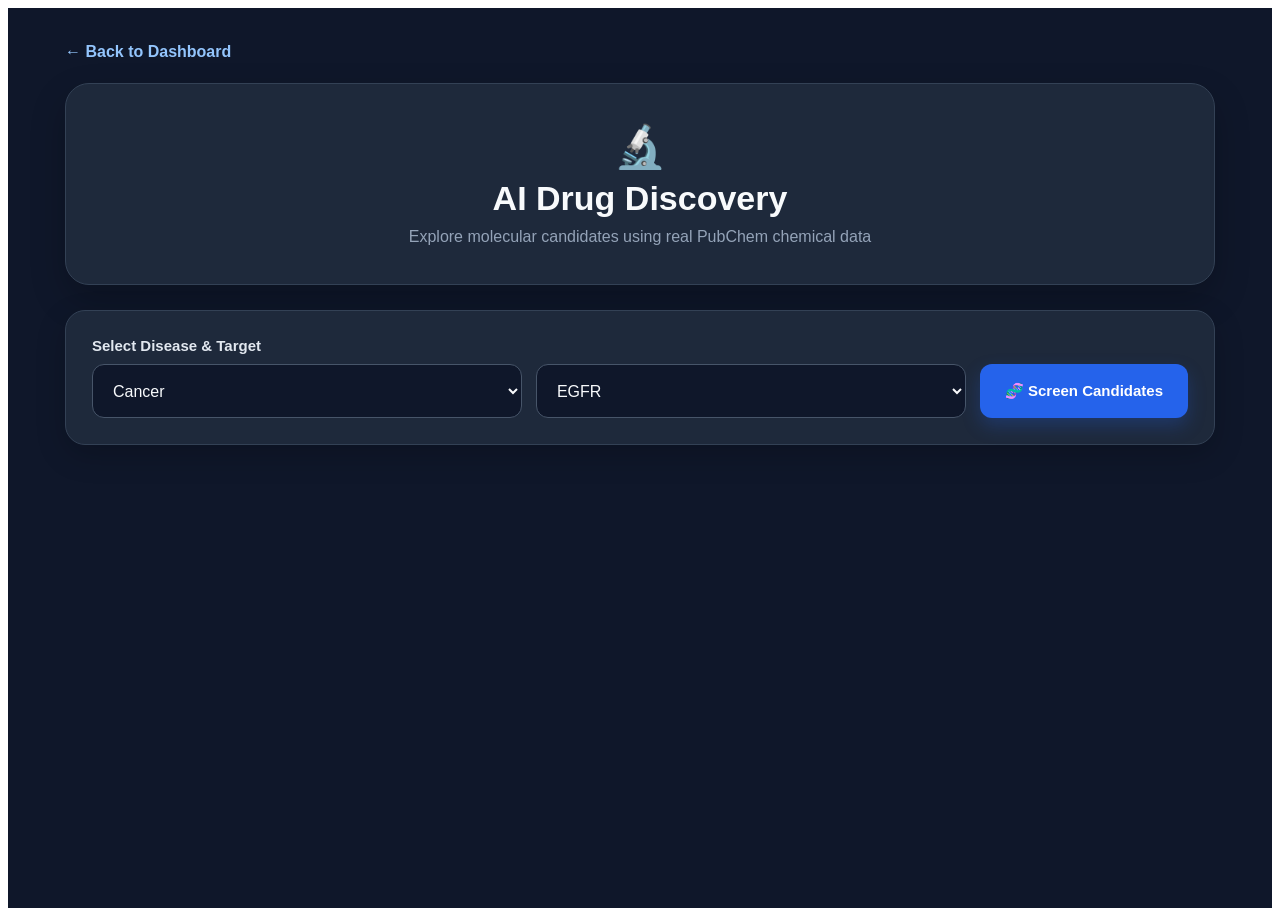
==== templates/drug_discovery.html @ 63880018 "Initial commit - AI Pharmacy system" ====
<!DOCTYPE html>
<html lang="en">

<head>
    <meta charset="UTF-8">
    <meta name="viewport" content="width=device-width, initial-scale=1.0">

    <title>AI Drug Discovery</title>

    <link rel="stylesheet"
          href="{{ url_for('static', filename='style.css') }}">

    <style>

        /* =========================================================
           AI IN PHARMACY — UNIFIED DARK THEME
        ========================================================= */

        #drugDiscoveryPage,
        #drugDiscoveryPage * {
            box-sizing: border-box;
        }

        #drugDiscoveryPage {
            width: 100%;
            min-height: 100vh;
            background: #0f172a;
            padding: 35px 20px 60px;
            overflow-x: hidden;
            font-family: Arial, sans-serif;
            color: #f8fafc;
        }

        #drugDiscoveryPage .drug-container {
            width: min(1150px, 100%);
            margin: 0 auto;
        }


        /* ================= BACK BUTTON ================= */

        #drugDiscoveryPage .drug-back {
            display: inline-flex !important;
            align-items: center;
            gap: 8px;

            margin-bottom: 22px;

            color: #93c5fd !important;
            text-decoration: none !important;

            font-size: 16px;
            font-weight: 700;

            transition: 0.2s ease;
        }

        #drugDiscoveryPage .drug-back:hover {
            color: #bfdbfe !important;
            transform: translateX(-2px);
        }


        /* ================= HEADER ================= */

        #drugDiscoveryPage .drug-header {
            background: #1e293b;

            border: 1px solid #334155;
            border-radius: 24px;

            padding: 38px 30px;

            text-align: center;
            color: white;

            box-shadow:
                0 15px 35px rgba(0, 0, 0, 0.22);

            margin-bottom: 25px;
        }

        #drugDiscoveryPage .drug-header-icon {
            font-size: 42px;
            margin-bottom: 8px;
        }

        #drugDiscoveryPage .drug-header h1 {
            margin: 0 !important;

            font-size: 34px;
            font-weight: 800;

            color: #f8fafc !important;
        }

        #drugDiscoveryPage .drug-header p {
            margin: 10px 0 0 !important;

            font-size: 16px;

            color: #94a3b8 !important;
        }


        /* ================= SEARCH PANEL ================= */

        #drugDiscoveryPage .drug-search-panel {
            background: #1e293b;

            border: 1px solid #334155;
            border-radius: 20px;

            padding: 26px;

            box-shadow:
                0 10px 30px rgba(0, 0, 0, 0.20);

            margin-bottom: 28px;
        }

        #drugDiscoveryPage .drug-label {
            display: block !important;

            margin-bottom: 10px !important;

            color: #e2e8f0 !important;

            font-size: 15px;
            font-weight: 700;
        }

        #drugDiscoveryPage .drug-search-row {
            display: grid !important;

            grid-template-columns:
                minmax(0, 1fr)
                minmax(0, 1fr)
                auto;

            gap: 14px;

            width: 100%;
        }


        /* ================= DROPDOWN ================= */

        #drugDiscoveryPage .drug-select {
            width: 100% !important;

            height: 54px;

            padding: 0 16px !important;

            border: 1px solid #475569 !important;

            border-radius: 12px !important;

            background: #0f172a !important;

            color: #f8fafc !important;

            font-size: 16px !important;

            outline: none;
        }

        #drugDiscoveryPage .drug-select:focus {
            border-color: #3b82f6 !important;

            box-shadow:
                0 0 0 3px rgba(59, 130, 246, 0.15);
        }


        /* ================= BUTTON ================= */

        #drugDiscoveryPage .drug-button {
            height: 54px;

            padding: 0 25px !important;

            border: none !important;

            border-radius: 12px !important;

            background: #2563eb !important;

            color: white !important;

            font-size: 15px !important;
            font-weight: 700;

            cursor: pointer;

            white-space: nowrap;

            box-shadow:
                0 8px 18px rgba(37, 99, 235, 0.25);

            transition: 0.2s ease;
        }

        #drugDiscoveryPage .drug-button:hover {
            transform: translateY(-1px);

            background: #3b82f6 !important;

            box-shadow:
                0 12px 24px rgba(37, 99, 235, 0.30);
        }


        /* ================= LOADING ================= */

        #drugDiscoveryPage #drugLoading {
            display: none;

            background: #1e293b;

            border: 1px solid #334155;

            border-radius: 14px;

            padding: 18px;

            text-align: center;

            color: #93c5fd;

            font-weight: 700;

            margin-bottom: 22px;
        }


        /* ================= ERROR ================= */

        #drugDiscoveryPage #drugError {
            display: none;

            background: #3f1d24;

            border: 1px solid #7f1d1d;

            color: #fecaca;

            padding: 15px 18px;

            border-radius: 12px;

            margin-bottom: 22px;

            font-weight: 600;
        }


        /* ================= RESULTS HEADER ================= */

        #drugDiscoveryPage .results-heading {
            display: none;

            align-items: center;
            justify-content: space-between;

            margin: 10px 0 18px;
        }

        #drugDiscoveryPage .results-heading h2 {
            margin: 0 !important;

            font-size: 22px;

            color: #f8fafc !important;
        }

        #drugDiscoveryPage .results-count {
            background: #172554;

            color: #93c5fd;

            border: 1px solid #1d4ed8;

            padding: 7px 12px;

            border-radius: 20px;

            font-size: 13px;

            font-weight: 700;
        }


        /* ================= CANDIDATE GRID ================= */

        #drugDiscoveryPage #candidateResults {
            display: grid !important;

            grid-template-columns:
                repeat(2, minmax(0, 1fr));

            gap: 22px;

            width: 100%;

            min-width: 0;

            overflow: visible;
        }


        /* ================= DRUG CARD ================= */

        #drugDiscoveryPage .drug-card {
            display: block !important;

            position: relative !important;

            width: 100% !important;

            min-width: 0 !important;

            max-width: 100% !important;

            min-height: 330px;

            background: #1e293b !important;

            border: 1px solid #334155 !important;

            border-left: 4px solid #3b82f6 !important;

            border-radius: 18px !important;

            padding: 23px !important;

            box-shadow:
                0 8px 25px rgba(0, 0, 0, 0.18);

            overflow: hidden !important;

            transition: 0.2s ease;
        }

        #drugDiscoveryPage .drug-card:hover {
            transform: translateY(-3px);

            border-color: #475569 !important;

            border-left-color: #60a5fa !important;

            box-shadow:
                0 14px 32px rgba(0, 0, 0, 0.25);
        }


        /* ================= CARD TOP ================= */

        #drugDiscoveryPage .drug-card-top {
            display: flex !important;

            align-items: flex-start;

            justify-content: space-between;

            gap: 12px;

            margin-bottom: 18px;
        }

        #drugDiscoveryPage .drug-name {
            display: block !important;

            margin: 0 !important;

            color: #f8fafc !important;

            font-size: 21px !important;

            line-height: 1.3;

            font-weight: 800;
        }


        /* ================= PUBCHEM BADGE ================= */

        #drugDiscoveryPage .pubchem-badge {
            display: inline-flex !important;

            align-items: center;

            gap: 5px;

            flex-shrink: 0;

            background: #172554 !important;

            border: 1px solid #1d4ed8;

            color: #93c5fd !important;

            padding: 7px 10px !important;

            border-radius: 20px !important;

            font-size: 11px !important;

            font-weight: 800;
        }


        /* ================= INFO GRID ================= */

        #drugDiscoveryPage .drug-info-grid {
            display: grid !important;

            grid-template-columns:
                repeat(2, minmax(0, 1fr));

            gap: 12px;

            margin-bottom: 18px;
        }

        #drugDiscoveryPage .drug-info-box {
            display: block !important;

            min-width: 0;

            background: #0f172a !important;

            border: 1px solid #334155 !important;

            border-radius: 11px !important;

            padding: 11px 12px !important;
        }

        #drugDiscoveryPage .drug-info-label {
            display: block !important;

            margin-bottom: 4px !important;

            color: #94a3b8 !important;

            font-size: 11px !important;

            font-weight: 700 !important;

            text-transform: uppercase;
        }

        #drugDiscoveryPage .drug-info-value {
            display: block !important;

            color: #e2e8f0 !important;

            font-size: 14px !important;

            font-weight: 700 !important;

            overflow-wrap: anywhere;
        }


        /* ================= TARGET ================= */

        #drugDiscoveryPage .drug-target {
            display: flex !important;

            align-items: center;

            gap: 8px;

            margin-bottom: 17px;

            color: #94a3b8 !important;

            font-size: 13px !important;
        }

        #drugDiscoveryPage .drug-target strong {
            color: #cbd5e1 !important;
        }


        /* ================= SMILES ================= */

        #drugDiscoveryPage .smiles-section {
            display: block !important;

            margin-top: 5px;
        }

        #drugDiscoveryPage .smiles-title {
            display: block !important;

            margin-bottom: 7px !important;

            color: #94a3b8 !important;

            font-size: 12px !important;

            font-weight: 800 !important;
        }

        #drugDiscoveryPage .smiles-box {
            display: block !important;

            width: 100% !important;

            max-width: 100% !important;

            background: #020617 !important;

            border: 1px solid #334155;

            color: #93c5fd !important;

            padding: 11px 12px !important;

            border-radius: 9px !important;

            font-family: monospace !important;

            font-size: 11px !important;

            line-height: 1.5;

            overflow-wrap: anywhere !important;

            word-break: break-word !important;

            white-space: normal !important;

            max-height: 65px;

            overflow-y: auto !important;

            overflow-x: hidden !important;
        }


        /* ================= EMPTY ================= */

        #drugDiscoveryPage .drug-empty {
            grid-column: 1 / -1;

            background: #1e293b;

            padding: 35px;

            border-radius: 16px;

            text-align: center;

            color: #94a3b8;

            border: 1px solid #334155;
        }


        /* ================= MOBILE ================= */

        @media (max-width: 800px) {

            #drugDiscoveryPage #candidateResults {
                grid-template-columns: 1fr !important;
            }

        }

        @media (max-width: 600px) {

            #drugDiscoveryPage {
                padding: 20px 14px 40px;
            }

            #drugDiscoveryPage .drug-header {
                padding: 28px 18px;
            }

            #drugDiscoveryPage .drug-header h1 {
                font-size: 27px;
            }

            #drugDiscoveryPage .drug-search-row {
                grid-template-columns: 1fr !important;
            }

            #drugDiscoveryPage .drug-button {
                width: 100%;
            }

            #drugDiscoveryPage .drug-info-grid {
                grid-template-columns: 1fr !important;
            }

            #drugDiscoveryPage .drug-card {
                padding: 18px !important;
            }

        }

    </style>

</head>


<body>

<div id="drugDiscoveryPage">

    <div class="drug-container">


        <!-- BACK -->

        <a href="/" class="drug-back">
            ← Back to Dashboard
        </a>


        <!-- HEADER -->

        <section class="drug-header">

            <div class="drug-header-icon">
                🔬
            </div>

            <h1>
                AI Drug Discovery
            </h1>

            <p>
                Explore molecular candidates using
                real PubChem chemical data
            </p>

        </section>


        <!-- SEARCH -->

        <section class="drug-search-panel">

            <label class="drug-label">
                Select Disease & Target
            </label>


            <div class="drug-search-row">


                <!-- DISEASE -->

                <select
                    id="disease"
                    class="drug-select"
                    onchange="updateTargets()">

                    <option value="Cancer">
                        Cancer
                    </option>

                    <option value="Diabetes">
                        Diabetes
                    </option>

                    <option value="Alzheimer">
                        Alzheimer's Disease
                    </option>

                    <option value="Hypertension">
                        Hypertension
                    </option>

                </select>


                <!-- TARGET -->

                <select
                    id="target"
                    class="drug-select">

                </select>


                <!-- BUTTON -->

                <button
                    type="button"
                    class="drug-button"
                    onclick="screenDrugs()">

                    🧬 Screen Candidates

                </button>

            </div>

        </section>


        <!-- LOADING -->

        <div id="drugLoading">

            🔄 Fetching molecular information from PubChem...

        </div>


        <!-- ERROR -->

        <div id="drugError"></div>


        <!-- RESULTS TITLE -->

        <div
            id="resultsHeading"
            class="results-heading">

            <h2>
                🧬 Drug Candidates
            </h2>

            <span
                id="resultsCount"
                class="results-count">

                0 candidates

            </span>

        </div>


        <!-- RESULTS -->

        <div id="candidateResults"></div>


    </div>

</div>


<script>


/* =========================================================
   DISEASE → TARGET MAPPING
========================================================= */

const targetMap = {

    Cancer: [

        {
            value: "EGFR",
            label: "EGFR"
        },

        {
            value: "HER2",
            label: "HER2"
        },

        {
            value: "VEGFR",
            label: "VEGFR"
        }

    ],


    Diabetes: [

        {
            value: "DPP-4",
            label: "DPP-4"
        },

        {
            value: "PPAR-gamma",
            label: "PPAR-γ"
        },

        {
            value: "Sulfonylurea receptor",
            label: "Sulfonylurea receptor"
        }

    ],


    Alzheimer: [

        {
            value: "Acetylcholinesterase",
            label: "Acetylcholinesterase"
        },

        {
            value: "NMDA receptor",
            label: "NMDA receptor"
        },

        {
            value: "Muscarinic receptor",
            label: "Muscarinic receptor"
        }

    ],


    Hypertension: [

        {
            value: "ACE",
            label: "ACE"
        },

        {
            value: "Angiotensin II receptor",
            label: "Angiotensin II receptor"
        },

        {
            value: "Calcium channel",
            label: "Calcium channel"
        }

    ]

};


/* =========================================================
   UPDATE TARGET DROPDOWN
========================================================= */

function updateTargets() {

    const disease =
        document.getElementById("disease").value;

    const target =
        document.getElementById("target");

    target.innerHTML = "";

    const targets =
        targetMap[disease] || [];


    targets.forEach(function(item) {

        const option =
            document.createElement("option");

        option.value =
            item.value;

        option.textContent =
            item.label;

        target.appendChild(option);

    });

}


/* Load targets when page opens */

updateTargets();


/* =========================================================
   SCREEN DRUGS
========================================================= */

async function screenDrugs() {

    const disease =
        document.getElementById("disease").value;

    const target =
        document.getElementById("target").value;

    const loading =
        document.getElementById("drugLoading");

    const error =
        document.getElementById("drugError");

    const results =
        document.getElementById("candidateResults");

    const heading =
        document.getElementById("resultsHeading");


    /* Validation */

    if (!disease || !target) {

        error.innerText =
            "❌ Please select disease and target.";

        error.style.display =
            "block";

        return;

    }


    loading.style.display =
        "block";

    error.style.display =
        "none";

    heading.style.display =
        "none";

    results.innerHTML =
        "";


    try {

        const response =
            await fetch(
                "/api/screen-drugs",
                {
                    method: "POST",

                    headers: {
                        "Content-Type":
                            "application/json"
                    },

                    body: JSON.stringify({

                        disease: disease,

                        target: target

                    })

                }
            );


        const data =
            await response.json();


        if (!response.ok) {

            throw new Error(
                data.error ||
                "Unable to fetch drug data."
            );

        }


        displayCandidates(data);

    }


    catch (err) {

        console.error(err);

        error.innerText =
            "❌ " + err.message;

        error.style.display =
            "block";

    }


    finally {

        loading.style.display =
            "none";

    }

}


/* =========================================================
   DISPLAY RESULTS
========================================================= */

function displayCandidates(data) {

    const container =
        document.getElementById(
            "candidateResults"
        );

    const heading =
        document.getElementById(
            "resultsHeading"
        );

    const count =
        document.getElementById(
            "resultsCount"
        );


    container.innerHTML =
        "";


    if (
        !data.candidates ||
        data.candidates.length === 0
    ) {

        container.innerHTML = `

            <div class="drug-empty">

                No compounds found for this disease.

            </div>

        `;

        return;

    }


    heading.style.display =
        "flex";


    count.innerText =
        `${data.candidates.length} candidate${
            data.candidates.length !== 1
                ? "s"
                : ""
        }`;


    data.candidates.forEach(
        function(candidate) {

            const card =
                document.createElement(
                    "article"
                );


            card.className =
                "drug-card";


            card.innerHTML = `

                <div class="drug-card-top">

                    <h3 class="drug-name">

                        🧬 ${candidate.name}

                    </h3>


                    <span class="pubchem-badge">

                        🧪 PubChem

                    </span>

                </div>


                <div class="drug-info-grid">


                    <div class="drug-info-box">

                        <span class="drug-info-label">

                            PubChem CID

                        </span>


                        <span class="drug-info-value">

                            ${candidate.cid || "N/A"}

                        </span>

                    </div>


                    <div class="drug-info-box">

                        <span class="drug-info-label">

                            Molecular Formula

                        </span>


                        <span class="drug-info-value">

                            ${candidate.formula || "N/A"}

                        </span>

                    </div>


                    <div class="drug-info-box">

                        <span class="drug-info-label">

                            Molecular Weight

                        </span>


                        <span class="drug-info-value">

                            ${candidate.molecular_weight || "N/A"}

                            g/mol

                        </span>

                    </div>


                    <div class="drug-info-box">

                        <span class="drug-info-label">

                            Target

                        </span>


                        <span class="drug-info-value">

                            ${candidate.target || "N/A"}

                        </span>

                    </div>


                </div>


                <div class="smiles-section">

                    <span class="smiles-title">

                        Molecular Structure / SMILES

                    </span>


                    <div class="smiles-box">

                        ${candidate.smiles || "N/A"}

                    </div>

                </div>

            `;


            container.appendChild(
                card
            );

        }
    );

}

</script>

</body>

</html>
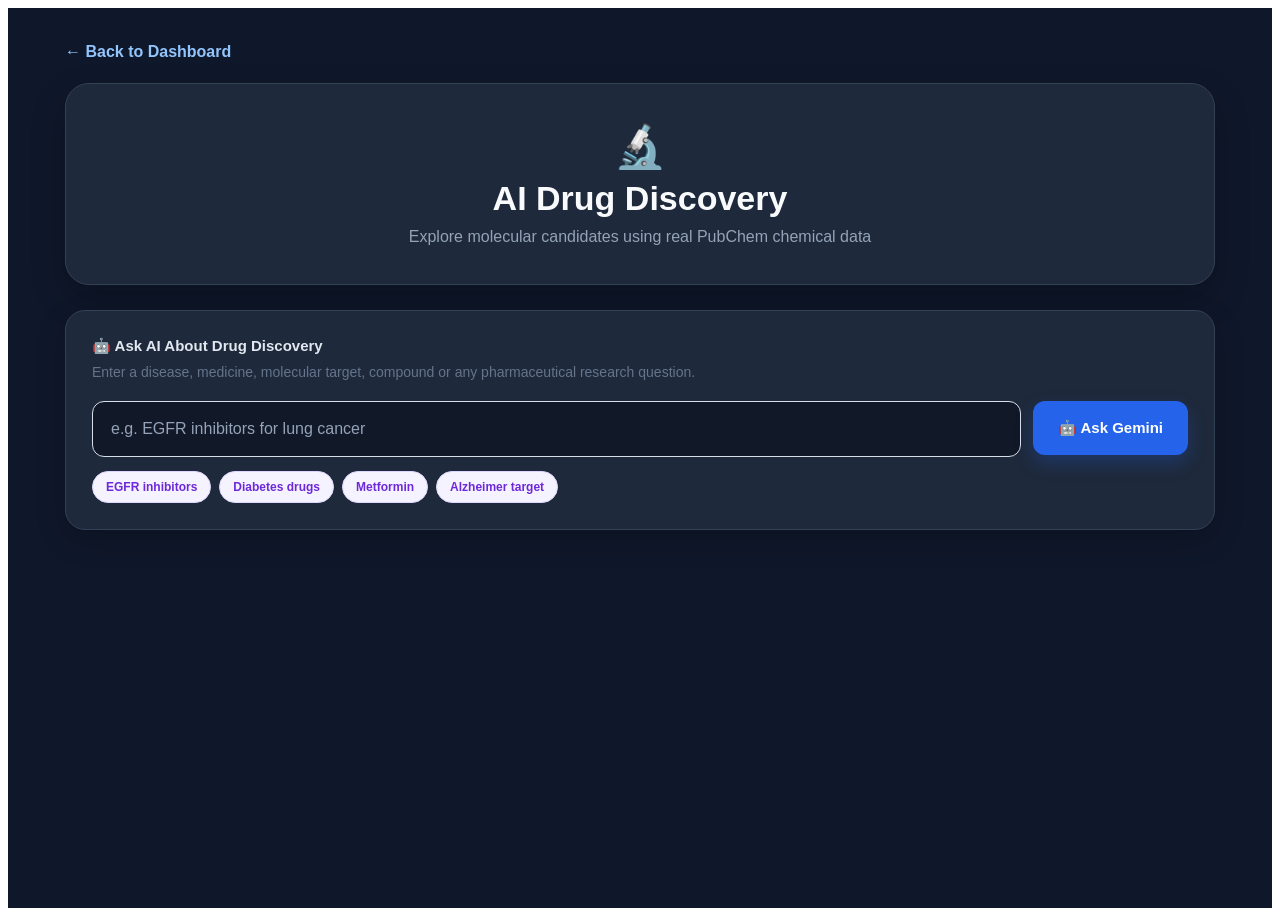
==== commit b8cca118: "Gemini added in project" ====
--- a/templates/drug_discovery.html
+++ b/templates/drug_discovery.html
@@ -603,6 +603,303 @@
             }
 
         }
+        /* =========================================================
+   GEMINI AI SEARCH
+========================================================= */
+
+#drugDiscoveryPage .drug-helper-text {
+
+    margin: -4px 0 18px;
+
+    color: #64748b;
+
+    font-size: 14px;
+
+    line-height: 1.6;
+}
+
+
+#drugDiscoveryPage .gemini-search-row {
+
+    display: grid;
+
+    grid-template-columns:
+        minmax(0, 1fr)
+        auto;
+
+    gap: 12px;
+
+    width: 100%;
+}
+
+
+#drugDiscoveryPage .gemini-input {
+
+    width: 100%;
+
+    height: 56px;
+
+    padding: 0 18px;
+
+    border: 1px solid #d8dee9;
+
+    border-radius: 12px;
+
+    background: #111827;
+
+    color: white;
+
+    font-size: 16px;
+
+    outline: none;
+
+    transition: 0.2s ease;
+}
+
+
+#drugDiscoveryPage .gemini-input::placeholder {
+
+    color: #94a3b8;
+}
+
+
+#drugDiscoveryPage .gemini-input:focus {
+
+    border-color: #7c3aed;
+
+    box-shadow:
+        0 0 0 3px rgba(124,58,237,0.12);
+}
+
+
+/* EXAMPLE QUESTIONS */
+
+#drugDiscoveryPage .example-queries {
+
+    display: flex;
+
+    flex-wrap: wrap;
+
+    gap: 8px;
+
+    margin-top: 14px;
+}
+
+
+#drugDiscoveryPage .example-queries button {
+
+    border: 1px solid #ddd6fe;
+
+    background: #f5f3ff;
+
+    color: #6d28d9;
+
+    border-radius: 20px;
+
+    padding: 8px 13px;
+
+    font-size: 12px;
+
+    font-weight: 700;
+
+    cursor: pointer;
+
+    transition: 0.2s ease;
+}
+
+
+#drugDiscoveryPage .example-queries button:hover {
+
+    background: #ede9fe;
+
+    transform: translateY(-1px);
+}
+
+
+/* GEMINI LOADING */
+
+#drugDiscoveryPage .gemini-loading {
+
+    display: none;
+
+    background: white;
+
+    border-radius: 14px;
+
+    padding: 18px;
+
+    margin-bottom: 22px;
+
+    text-align: center;
+
+    color: #6d28d9;
+
+    font-weight: 700;
+
+    box-shadow:
+        0 8px 25px rgba(15,23,42,0.07);
+}
+
+
+/* GEMINI ERROR */
+
+#drugDiscoveryPage .gemini-error {
+
+    display: none;
+
+    background: #fef2f2;
+
+    border: 1px solid #fecaca;
+
+    color: #b91c1c;
+
+    padding: 15px 18px;
+
+    border-radius: 12px;
+
+    margin-bottom: 22px;
+
+    font-weight: 600;
+}
+
+
+/* GEMINI RESULT */
+
+#drugDiscoveryPage .gemini-result {
+
+    display: none;
+
+    background: white;
+
+    border-radius: 20px;
+
+    padding: 24px;
+
+    margin-bottom: 28px;
+
+    border: 1px solid #e5e7eb;
+
+    border-left: 5px solid #7c3aed;
+
+    box-shadow:
+        0 10px 30px rgba(15,23,42,0.08);
+}
+
+
+#drugDiscoveryPage .gemini-result-header {
+
+    display: flex;
+
+    align-items: center;
+
+    justify-content: space-between;
+
+    gap: 15px;
+
+    margin-bottom: 20px;
+
+    padding-bottom: 15px;
+
+    border-bottom: 1px solid #eef2f7;
+}
+
+
+#drugDiscoveryPage .gemini-result-header > div {
+
+    display: flex;
+
+    align-items: center;
+
+    gap: 10px;
+}
+
+
+#drugDiscoveryPage .gemini-icon {
+
+    font-size: 26px;
+}
+
+
+#drugDiscoveryPage .gemini-result-header strong {
+
+    color: #4c1d95;
+
+    font-size: 19px;
+}
+
+
+#drugDiscoveryPage .gemini-source {
+
+    background: #f0eafe;
+
+    color: #6d28d9;
+
+    padding: 7px 11px;
+
+    border-radius: 20px;
+
+    font-size: 11px;
+
+    font-weight: 800;
+}
+
+
+#drugDiscoveryPage .gemini-answer {
+
+    color: #334155;
+
+    font-size: 15px;
+
+    line-height: 1.8;
+
+    white-space: pre-wrap;
+
+    overflow-wrap: anywhere;
+}
+
+
+#drugDiscoveryPage .gemini-disclaimer {
+
+    margin-top: 22px;
+
+    padding: 13px 15px;
+
+    background: #fff7ed;
+
+    border: 1px solid #fed7aa;
+
+    border-radius: 10px;
+
+    color: #9a3412;
+
+    font-size: 12px;
+
+    line-height: 1.6;
+}
+
+
+/* MOBILE */
+
+@media (max-width: 600px) {
+
+    #drugDiscoveryPage .gemini-search-row {
+
+        grid-template-columns: 1fr;
+    }
+
+    #drugDiscoveryPage .gemini-input {
+
+        height: 52px;
+    }
+
+    #drugDiscoveryPage .gemini-result-header {
+
+        align-items: flex-start;
+
+        flex-direction: column;
+    }
+
+}
 
     </style>
 
@@ -643,67 +940,155 @@
         </section>
 
 
-        <!-- SEARCH -->
-
-        <section class="drug-search-panel">
-
-            <label class="drug-label">
-                Select Disease & Target
-            </label>
-
-
-            <div class="drug-search-row">
-
-
-                <!-- DISEASE -->
-
-                <select
-                    id="disease"
-                    class="drug-select"
-                    onchange="updateTargets()">
-
-                    <option value="Cancer">
-                        Cancer
-                    </option>
-
-                    <option value="Diabetes">
-                        Diabetes
-                    </option>
-
-                    <option value="Alzheimer">
-                        Alzheimer's Disease
-                    </option>
-
-                    <option value="Hypertension">
-                        Hypertension
-                    </option>
-
-                </select>
-
-
-                <!-- TARGET -->
-
-                <select
-                    id="target"
-                    class="drug-select">
-
-                </select>
-
-
-                <!-- BUTTON -->
-
-                <button
-                    type="button"
-                    class="drug-button"
-                    onclick="screenDrugs()">
-
-                    🧬 Screen Candidates
-
-                </button>
-
-            </div>
-
-        </section>
+       <!-- =====================================================
+     GEMINI DRUG DISCOVERY ASSISTANT
+===================================================== -->
+
+<section class="drug-search-panel">
+
+    <label class="drug-label">
+        🤖 Ask AI About Drug Discovery
+    </label>
+
+    <p class="drug-helper-text">
+        Enter a disease, medicine, molecular target,
+        compound or any pharmaceutical research question.
+    </p>
+
+
+    <div class="gemini-search-row">
+
+        <input
+            type="text"
+            id="geminiQuery"
+            class="gemini-input"
+            placeholder="e.g. EGFR inhibitors for lung cancer"
+            autocomplete="off"
+        >
+
+
+        <button
+            type="button"
+            class="drug-button"
+            onclick="askGemini()">
+
+            🤖 Ask Gemini
+
+        </button>
+
+    </div>
+
+
+    <div class="example-queries">
+
+        <button
+            type="button"
+            onclick="setQuery('What are common EGFR inhibitors used in cancer research?')">
+
+            EGFR inhibitors
+
+        </button>
+
+
+        <button
+            type="button"
+            onclick="setQuery('Explain drug discovery for diabetes treatment')">
+
+            Diabetes drugs
+
+        </button>
+
+
+        <button
+            type="button"
+            onclick="setQuery('Explain the mechanism of action of metformin')">
+
+            Metformin
+
+        </button>
+
+
+        <button
+            type="button"
+            onclick="setQuery('What is the role of acetylcholinesterase in Alzheimer drug discovery?')">
+
+            Alzheimer target
+
+        </button>
+
+    </div>
+
+</section>
+
+
+<!-- =====================================================
+     GEMINI LOADING
+===================================================== -->
+
+<div
+    id="geminiLoading"
+    class="gemini-loading">
+
+    🤖 Gemini is analyzing your pharmaceutical query...
+
+</div>
+
+
+<!-- =====================================================
+     GEMINI ERROR
+===================================================== -->
+
+<div
+    id="geminiError"
+    class="gemini-error">
+</div>
+
+
+<!-- =====================================================
+     GEMINI RESULT
+===================================================== -->
+
+<section
+    id="geminiResult"
+    class="gemini-result">
+
+    <div class="gemini-result-header">
+
+        <div>
+
+            <span class="gemini-icon">
+                🤖
+            </span>
+
+            <strong>
+                Gemini AI Analysis
+            </strong>
+
+        </div>
+
+        <span class="gemini-source">
+            Google Gemini
+        </span>
+
+    </div>
+
+
+    <div
+        id="geminiAnswer"
+        class="gemini-answer">
+    </div>
+
+
+    <div class="gemini-disclaimer">
+
+        ⚠️ Educational information only.
+        This system is a demonstration project and
+        should not be used for diagnosis or treatment
+        decisions.
+
+    </div>
+
+</section>
 
 
         <!-- LOADING -->
@@ -755,173 +1140,81 @@
 
 
 /* =========================================================
-   DISEASE → TARGET MAPPING
+   GEMINI DRUG DISCOVERY ASSISTANT
 ========================================================= */
 
-const targetMap = {
-
-    Cancer: [
-
-        {
-            value: "EGFR",
-            label: "EGFR"
-        },
-
-        {
-            value: "HER2",
-            label: "HER2"
-        },
-
-        {
-            value: "VEGFR",
-            label: "VEGFR"
-        }
-
-    ],
-
-
-    Diabetes: [
-
-        {
-            value: "DPP-4",
-            label: "DPP-4"
-        },
-
-        {
-            value: "PPAR-gamma",
-            label: "PPAR-γ"
-        },
-
-        {
-            value: "Sulfonylurea receptor",
-            label: "Sulfonylurea receptor"
-        }
-
-    ],
-
-
-    Alzheimer: [
-
-        {
-            value: "Acetylcholinesterase",
-            label: "Acetylcholinesterase"
-        },
-
-        {
-            value: "NMDA receptor",
-            label: "NMDA receptor"
-        },
-
-        {
-            value: "Muscarinic receptor",
-            label: "Muscarinic receptor"
-        }
-
-    ],
-
-
-    Hypertension: [
-
-        {
-            value: "ACE",
-            label: "ACE"
-        },
-
-        {
-            value: "Angiotensin II receptor",
-            label: "Angiotensin II receptor"
-        },
-
-        {
-            value: "Calcium channel",
-            label: "Calcium channel"
-        }
-
-    ]
-
-};
-
-
-/* =========================================================
-   UPDATE TARGET DROPDOWN
-========================================================= */
-
-function updateTargets() {
-
-    const disease =
-        document.getElementById("disease").value;
-
-    const target =
-        document.getElementById("target");
-
-    target.innerHTML = "";
-
-    const targets =
-        targetMap[disease] || [];
-
-
-    targets.forEach(function(item) {
-
-        const option =
-            document.createElement("option");
-
-        option.value =
-            item.value;
-
-        option.textContent =
-            item.label;
-
-        target.appendChild(option);
-
-    });
-
-}
-
-
-/* Load targets when page opens */
-
-updateTargets();
-
-
-/* =========================================================
-   SCREEN DRUGS
-========================================================= */
-
-async function screenDrugs() {
-
-    const disease =
-        document.getElementById("disease").value;
-
-    const target =
-        document.getElementById("target").value;
+
+/* ---------------------------------------------------------
+   SET EXAMPLE QUERY
+--------------------------------------------------------- */
+
+function setQuery(query) {
+
+    document.getElementById(
+        "geminiQuery"
+    ).value = query;
+
+}
+
+
+/* ---------------------------------------------------------
+   ASK GEMINI
+--------------------------------------------------------- */
+
+async function askGemini() {
+
+    const input =
+        document.getElementById(
+            "geminiQuery"
+        );
+
+    const query =
+        input.value.trim();
+
 
     const loading =
-        document.getElementById("drugLoading");
+        document.getElementById(
+            "geminiLoading"
+        );
 
     const error =
-        document.getElementById("drugError");
-
-    const results =
-        document.getElementById("candidateResults");
-
-    const heading =
-        document.getElementById("resultsHeading");
-
-
-    /* Validation */
-
-    if (!disease || !target) {
+        document.getElementById(
+            "geminiError"
+        );
+
+    const result =
+        document.getElementById(
+            "geminiResult"
+        );
+
+    const answer =
+        document.getElementById(
+            "geminiAnswer"
+        );
+
+
+    /* -----------------------------------------------------
+       VALIDATION
+    ----------------------------------------------------- */
+
+    if (!query) {
 
         error.innerText =
-            "❌ Please select disease and target.";
+            "❌ Please enter a pharmaceutical question.";
 
         error.style.display =
             "block";
 
+        result.style.display =
+            "none";
+
         return;
-
     }
 
+
+    /* -----------------------------------------------------
+       UI STATE
+    ----------------------------------------------------- */
 
     loading.style.display =
         "block";
@@ -929,31 +1222,36 @@
     error.style.display =
         "none";
 
-    heading.style.display =
+    result.style.display =
         "none";
 
-    results.innerHTML =
+    answer.innerText =
         "";
 
 
     try {
+
+        /* -------------------------------------------------
+           GEMINI API
+        ------------------------------------------------- */
 
         const response =
             await fetch(
-                "/api/screen-drugs",
+                "/api/gemini-drug",
                 {
+
                     method: "POST",
 
                     headers: {
+
                         "Content-Type":
                             "application/json"
+
                     },
 
                     body: JSON.stringify({
 
-                        disease: disease,
-
-                        target: target
+                        query: query
 
                     })
 
@@ -965,28 +1263,61 @@
             await response.json();
 
 
+        /* -------------------------------------------------
+           ERROR
+        ------------------------------------------------- */
+
         if (!response.ok) {
 
             throw new Error(
+
                 data.error ||
-                "Unable to fetch drug data."
+                "Gemini request failed."
+
             );
 
         }
 
 
-        displayCandidates(data);
+        /* -------------------------------------------------
+           SHOW ANSWER
+        ------------------------------------------------- */
+
+        answer.innerText =
+            data.answer ||
+            "No answer received.";
+
+
+        result.style.display =
+            "block";
+
+
+        /* Scroll result into view */
+
+        result.scrollIntoView({
+
+            behavior: "smooth",
+
+            block: "start"
+
+        });
+
 
     }
 
 
     catch (err) {
 
-        console.error(err);
+        console.error(
+            "Gemini Error:",
+            err
+        );
+
 
         error.innerText =
             "❌ " + err.message;
 
+
         error.style.display =
             "block";
 
@@ -1003,206 +1334,29 @@
 }
 
 
-/* =========================================================
-   DISPLAY RESULTS
-========================================================= */
-
-function displayCandidates(data) {
-
-    const container =
-        document.getElementById(
-            "candidateResults"
-        );
-
-    const heading =
-        document.getElementById(
-            "resultsHeading"
-        );
-
-    const count =
-        document.getElementById(
-            "resultsCount"
-        );
-
-
-    container.innerHTML =
-        "";
-
-
-    if (
-        !data.candidates ||
-        data.candidates.length === 0
-    ) {
-
-        container.innerHTML = `
-
-            <div class="drug-empty">
-
-                No compounds found for this disease.
-
-            </div>
-
-        `;
-
-        return;
-
-    }
-
-
-    heading.style.display =
-        "flex";
-
-
-    count.innerText =
-        `${data.candidates.length} candidate${
-            data.candidates.length !== 1
-                ? "s"
-                : ""
-        }`;
-
-
-    data.candidates.forEach(
-        function(candidate) {
-
-            const card =
-                document.createElement(
-                    "article"
-                );
-
-
-            card.className =
-                "drug-card";
-
-
-            card.innerHTML = `
-
-                <div class="drug-card-top">
-
-                    <h3 class="drug-name">
-
-                        🧬 ${candidate.name}
-
-                    </h3>
-
-
-                    <span class="pubchem-badge">
-
-                        🧪 PubChem
-
-                    </span>
-
-                </div>
-
-
-                <div class="drug-info-grid">
-
-
-                    <div class="drug-info-box">
-
-                        <span class="drug-info-label">
-
-                            PubChem CID
-
-                        </span>
-
-
-                        <span class="drug-info-value">
-
-                            ${candidate.cid || "N/A"}
-
-                        </span>
-
-                    </div>
-
-
-                    <div class="drug-info-box">
-
-                        <span class="drug-info-label">
-
-                            Molecular Formula
-
-                        </span>
-
-
-                        <span class="drug-info-value">
-
-                            ${candidate.formula || "N/A"}
-
-                        </span>
-
-                    </div>
-
-
-                    <div class="drug-info-box">
-
-                        <span class="drug-info-label">
-
-                            Molecular Weight
-
-                        </span>
-
-
-                        <span class="drug-info-value">
-
-                            ${candidate.molecular_weight || "N/A"}
-
-                            g/mol
-
-                        </span>
-
-                    </div>
-
-
-                    <div class="drug-info-box">
-
-                        <span class="drug-info-label">
-
-                            Target
-
-                        </span>
-
-
-                        <span class="drug-info-value">
-
-                            ${candidate.target || "N/A"}
-
-                        </span>
-
-                    </div>
-
-
-                </div>
-
-
-                <div class="smiles-section">
-
-                    <span class="smiles-title">
-
-                        Molecular Structure / SMILES
-
-                    </span>
-
-
-                    <div class="smiles-box">
-
-                        ${candidate.smiles || "N/A"}
-
-                    </div>
-
-                </div>
-
-            `;
-
-
-            container.appendChild(
-                card
-            );
+/* ---------------------------------------------------------
+   ENTER KEY SUPPORT
+--------------------------------------------------------- */
+
+document
+    .getElementById("geminiQuery")
+    .addEventListener(
+        "keydown",
+        function(event) {
+
+            if (
+                event.key === "Enter"
+            ) {
+
+                event.preventDefault();
+
+                askGemini();
+
+            }
 
         }
     );
 
-}
-
 </script>
 
 </body>
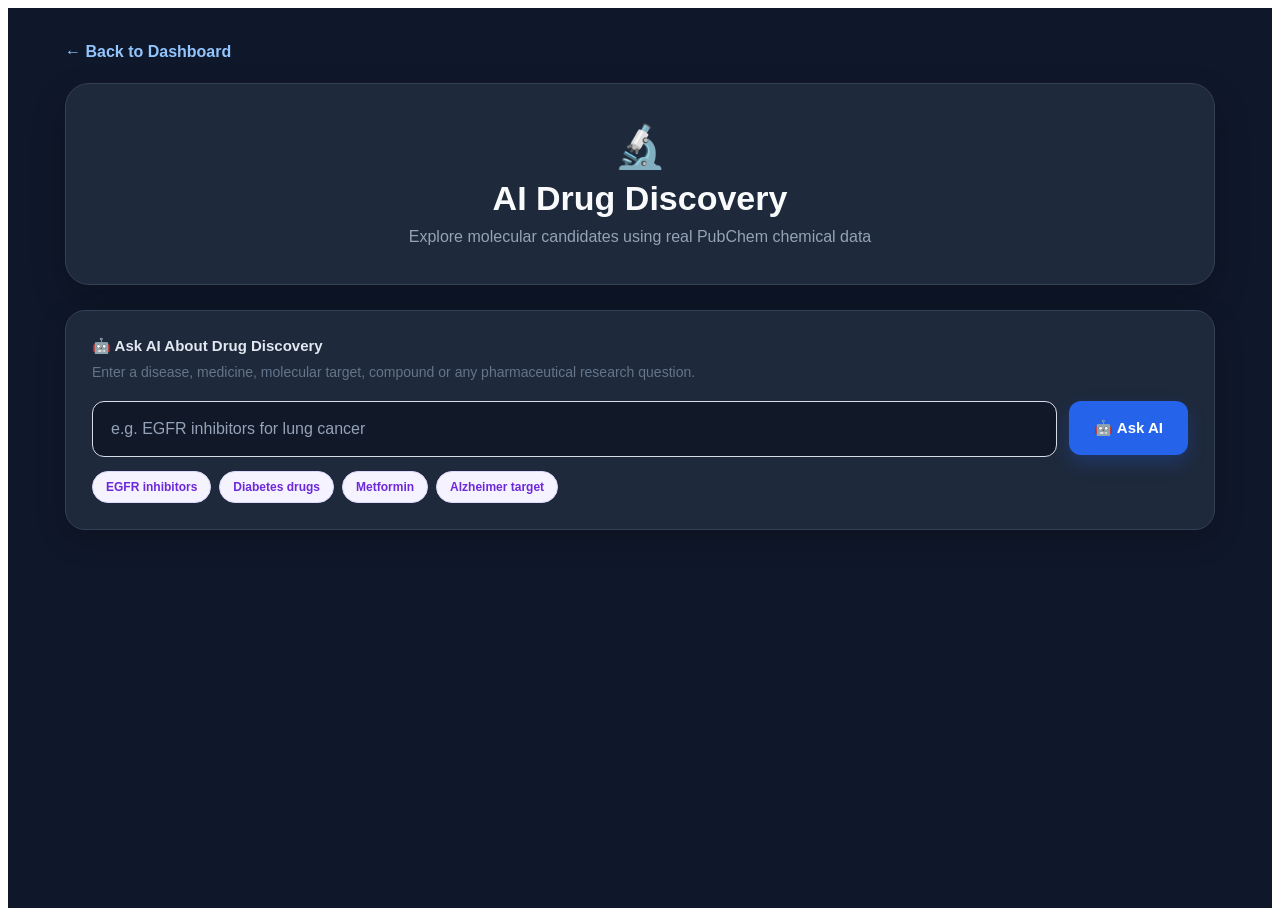
==== commit 43de0e4b: "Replace Gemini with Groq AI" ====
--- a/templates/drug_discovery.html
+++ b/templates/drug_discovery.html
@@ -36,7 +36,6 @@
             margin: 0 auto;
         }
 
-
         /* ================= BACK BUTTON ================= */
 
         #drugDiscoveryPage .drug-back {
@@ -60,7 +59,6 @@
             transform: translateX(-2px);
         }
 
-
         /* ================= HEADER ================= */
 
         #drugDiscoveryPage .drug-header {
@@ -101,7 +99,6 @@
 
             color: #94a3b8 !important;
         }
-
 
         /* ================= SEARCH PANEL ================= */
 
@@ -143,7 +140,6 @@
             width: 100%;
         }
 
-
         /* ================= DROPDOWN ================= */
 
         #drugDiscoveryPage .drug-select {
@@ -173,7 +169,6 @@
                 0 0 0 3px rgba(59, 130, 246, 0.15);
         }
 
-
         /* ================= BUTTON ================= */
 
         #drugDiscoveryPage .drug-button {
@@ -211,7 +206,6 @@
                 0 12px 24px rgba(37, 99, 235, 0.30);
         }
 
-
         /* ================= LOADING ================= */
 
         #drugDiscoveryPage #drugLoading {
@@ -234,7 +228,6 @@
             margin-bottom: 22px;
         }
 
-
         /* ================= ERROR ================= */
 
         #drugDiscoveryPage #drugError {
@@ -255,7 +248,6 @@
             font-weight: 600;
         }
 
-
         /* ================= RESULTS HEADER ================= */
 
         #drugDiscoveryPage .results-heading {
@@ -291,7 +283,6 @@
             font-weight: 700;
         }
 
-
         /* ================= CANDIDATE GRID ================= */
 
         #drugDiscoveryPage #candidateResults {
@@ -309,7 +300,6 @@
             overflow: visible;
         }
 
-
         /* ================= DRUG CARD ================= */
 
         #drugDiscoveryPage .drug-card {
@@ -354,7 +344,6 @@
                 0 14px 32px rgba(0, 0, 0, 0.25);
         }
 
-
         /* ================= CARD TOP ================= */
 
         #drugDiscoveryPage .drug-card-top {
@@ -383,7 +372,6 @@
             font-weight: 800;
         }
 
-
         /* ================= PUBCHEM BADGE ================= */
 
         #drugDiscoveryPage .pubchem-badge {
@@ -410,7 +398,6 @@
             font-weight: 800;
         }
 
-
         /* ================= INFO GRID ================= */
 
         #drugDiscoveryPage .drug-info-grid {
@@ -464,7 +451,6 @@
             overflow-wrap: anywhere;
         }
 
-
         /* ================= TARGET ================= */
 
         #drugDiscoveryPage .drug-target {
@@ -485,7 +471,6 @@
             color: #cbd5e1 !important;
         }
 
-
         /* ================= SMILES ================= */
 
         #drugDiscoveryPage .smiles-section {
@@ -542,7 +527,6 @@
             overflow-x: hidden !important;
         }
 
-
         /* ================= EMPTY ================= */
 
         #drugDiscoveryPage .drug-empty {
@@ -560,7 +544,6 @@
 
             border: 1px solid #334155;
         }
-
 
         /* ================= MOBILE ================= */
 
@@ -603,322 +586,302 @@
             }
 
         }
+
         /* =========================================================
-   GEMINI AI SEARCH
-========================================================= */
-
-#drugDiscoveryPage .drug-helper-text {
-
-    margin: -4px 0 18px;
-
-    color: #64748b;
-
-    font-size: 14px;
-
-    line-height: 1.6;
-}
-
-
-#drugDiscoveryPage .gemini-search-row {
-
-    display: grid;
-
-    grid-template-columns:
-        minmax(0, 1fr)
-        auto;
-
-    gap: 12px;
-
-    width: 100%;
-}
-
-
-#drugDiscoveryPage .gemini-input {
-
-    width: 100%;
-
-    height: 56px;
-
-    padding: 0 18px;
-
-    border: 1px solid #d8dee9;
-
-    border-radius: 12px;
-
-    background: #111827;
-
-    color: white;
-
-    font-size: 16px;
-
-    outline: none;
-
-    transition: 0.2s ease;
-}
-
-
-#drugDiscoveryPage .gemini-input::placeholder {
-
-    color: #94a3b8;
-}
-
-
-#drugDiscoveryPage .gemini-input:focus {
-
-    border-color: #7c3aed;
-
-    box-shadow:
-        0 0 0 3px rgba(124,58,237,0.12);
-}
-
-
-/* EXAMPLE QUESTIONS */
-
-#drugDiscoveryPage .example-queries {
-
-    display: flex;
-
-    flex-wrap: wrap;
-
-    gap: 8px;
-
-    margin-top: 14px;
-}
-
-
-#drugDiscoveryPage .example-queries button {
-
-    border: 1px solid #ddd6fe;
-
-    background: #f5f3ff;
-
-    color: #6d28d9;
-
-    border-radius: 20px;
-
-    padding: 8px 13px;
-
-    font-size: 12px;
-
-    font-weight: 700;
-
-    cursor: pointer;
-
-    transition: 0.2s ease;
-}
-
-
-#drugDiscoveryPage .example-queries button:hover {
-
-    background: #ede9fe;
-
-    transform: translateY(-1px);
-}
-
-
-/* GEMINI LOADING */
-
-#drugDiscoveryPage .gemini-loading {
-
-    display: none;
-
-    background: white;
-
-    border-radius: 14px;
-
-    padding: 18px;
-
-    margin-bottom: 22px;
-
-    text-align: center;
-
-    color: #6d28d9;
-
-    font-weight: 700;
-
-    box-shadow:
-        0 8px 25px rgba(15,23,42,0.07);
-}
-
-
-/* GEMINI ERROR */
-
-#drugDiscoveryPage .gemini-error {
-
-    display: none;
-
-    background: #fef2f2;
-
-    border: 1px solid #fecaca;
-
-    color: #b91c1c;
-
-    padding: 15px 18px;
-
-    border-radius: 12px;
-
-    margin-bottom: 22px;
-
-    font-weight: 600;
-}
-
-
-/* GEMINI RESULT */
-
-#drugDiscoveryPage .gemini-result {
-
-    display: none;
-
-    background: white;
-
-    border-radius: 20px;
-
-    padding: 24px;
-
-    margin-bottom: 28px;
-
-    border: 1px solid #e5e7eb;
-
-    border-left: 5px solid #7c3aed;
-
-    box-shadow:
-        0 10px 30px rgba(15,23,42,0.08);
-}
-
-
-#drugDiscoveryPage .gemini-result-header {
-
-    display: flex;
-
-    align-items: center;
-
-    justify-content: space-between;
-
-    gap: 15px;
-
-    margin-bottom: 20px;
-
-    padding-bottom: 15px;
-
-    border-bottom: 1px solid #eef2f7;
-}
-
-
-#drugDiscoveryPage .gemini-result-header > div {
-
-    display: flex;
-
-    align-items: center;
-
-    gap: 10px;
-}
-
-
-#drugDiscoveryPage .gemini-icon {
-
-    font-size: 26px;
-}
-
-
-#drugDiscoveryPage .gemini-result-header strong {
-
-    color: #4c1d95;
-
-    font-size: 19px;
-}
-
-
-#drugDiscoveryPage .gemini-source {
-
-    background: #f0eafe;
-
-    color: #6d28d9;
-
-    padding: 7px 11px;
-
-    border-radius: 20px;
-
-    font-size: 11px;
-
-    font-weight: 800;
-}
-
-
-#drugDiscoveryPage .gemini-answer {
-
-    color: #334155;
-
-    font-size: 15px;
-
-    line-height: 1.8;
-
-    white-space: pre-wrap;
-
-    overflow-wrap: anywhere;
-}
-
-
-#drugDiscoveryPage .gemini-disclaimer {
-
-    margin-top: 22px;
-
-    padding: 13px 15px;
-
-    background: #fff7ed;
-
-    border: 1px solid #fed7aa;
-
-    border-radius: 10px;
-
-    color: #9a3412;
-
-    font-size: 12px;
-
-    line-height: 1.6;
-}
-
-
-/* MOBILE */
-
-@media (max-width: 600px) {
-
-    #drugDiscoveryPage .gemini-search-row {
-
-        grid-template-columns: 1fr;
-    }
-
-    #drugDiscoveryPage .gemini-input {
-
-        height: 52px;
-    }
-
-    #drugDiscoveryPage .gemini-result-header {
-
-        align-items: flex-start;
-
-        flex-direction: column;
-    }
-
-}
+           GROQ AI SEARCH
+        ========================================================= */
+
+        #drugDiscoveryPage .drug-helper-text {
+
+            margin: -4px 0 18px;
+
+            color: #64748b;
+
+            font-size: 14px;
+
+            line-height: 1.6;
+        }
+
+        #drugDiscoveryPage .gemini-search-row {
+
+            display: grid;
+
+            grid-template-columns:
+                minmax(0, 1fr)
+                auto;
+
+            gap: 12px;
+
+            width: 100%;
+        }
+
+        #drugDiscoveryPage .gemini-input {
+
+            width: 100%;
+
+            height: 56px;
+
+            padding: 0 18px;
+
+            border: 1px solid #d8dee9;
+
+            border-radius: 12px;
+
+            background: #111827;
+
+            color: white;
+
+            font-size: 16px;
+
+            outline: none;
+
+            transition: 0.2s ease;
+        }
+
+        #drugDiscoveryPage .gemini-input::placeholder {
+
+            color: #94a3b8;
+        }
+
+        #drugDiscoveryPage .gemini-input:focus {
+
+            border-color: #7c3aed;
+
+            box-shadow:
+                0 0 0 3px rgba(124,58,237,0.12);
+        }
+
+        /* EXAMPLE QUESTIONS */
+
+        #drugDiscoveryPage .example-queries {
+
+            display: flex;
+
+            flex-wrap: wrap;
+
+            gap: 8px;
+
+            margin-top: 14px;
+        }
+
+        #drugDiscoveryPage .example-queries button {
+
+            border: 1px solid #ddd6fe;
+
+            background: #f5f3ff;
+
+            color: #6d28d9;
+
+            border-radius: 20px;
+
+            padding: 8px 13px;
+
+            font-size: 12px;
+
+            font-weight: 700;
+
+            cursor: pointer;
+
+            transition: 0.2s ease;
+        }
+
+        #drugDiscoveryPage .example-queries button:hover {
+
+            background: #ede9fe;
+
+            transform: translateY(-1px);
+        }
+
+        /* GROQ LOADING */
+
+        #drugDiscoveryPage .gemini-loading {
+
+            display: none;
+
+            background: white;
+
+            border-radius: 14px;
+
+            padding: 18px;
+
+            margin-bottom: 22px;
+
+            text-align: center;
+
+            color: #6d28d9;
+
+            font-weight: 700;
+
+            box-shadow:
+                0 8px 25px rgba(15,23,42,0.07);
+        }
+
+        /* GROQ ERROR */
+
+        #drugDiscoveryPage .gemini-error {
+
+            display: none;
+
+            background: #fef2f2;
+
+            border: 1px solid #fecaca;
+
+            color: #b91c1c;
+
+            padding: 15px 18px;
+
+            border-radius: 12px;
+
+            margin-bottom: 22px;
+
+            font-weight: 600;
+        }
+
+        /* GROQ RESULT */
+
+        #drugDiscoveryPage .gemini-result {
+
+            display: none;
+
+            background: white;
+
+            border-radius: 20px;
+
+            padding: 24px;
+
+            margin-bottom: 28px;
+
+            border: 1px solid #e5e7eb;
+
+            border-left: 5px solid #7c3aed;
+
+            box-shadow:
+                0 10px 30px rgba(15,23,42,0.08);
+        }
+
+        #drugDiscoveryPage .gemini-result-header {
+
+            display: flex;
+
+            align-items: center;
+
+            justify-content: space-between;
+
+            gap: 15px;
+
+            margin-bottom: 20px;
+
+            padding-bottom: 15px;
+
+            border-bottom: 1px solid #eef2f7;
+        }
+
+        #drugDiscoveryPage .gemini-result-header > div {
+
+            display: flex;
+
+            align-items: center;
+
+            gap: 10px;
+        }
+
+        #drugDiscoveryPage .gemini-icon {
+
+            font-size: 26px;
+        }
+
+        #drugDiscoveryPage .gemini-result-header strong {
+
+            color: #4c1d95;
+
+            font-size: 19px;
+        }
+
+        #drugDiscoveryPage .gemini-source {
+
+            background: #f0eafe;
+
+            color: #6d28d9;
+
+            padding: 7px 11px;
+
+            border-radius: 20px;
+
+            font-size: 11px;
+
+            font-weight: 800;
+        }
+
+        #drugDiscoveryPage .gemini-answer {
+
+            color: #334155;
+
+            font-size: 15px;
+
+            line-height: 1.8;
+
+            white-space: pre-wrap;
+
+            overflow-wrap: anywhere;
+        }
+
+        #drugDiscoveryPage .gemini-disclaimer {
+
+            margin-top: 22px;
+
+            padding: 13px 15px;
+
+            background: #fff7ed;
+
+            border: 1px solid #fed7aa;
+
+            border-radius: 10px;
+
+            color: #9a3412;
+
+            font-size: 12px;
+
+            line-height: 1.6;
+        }
+
+        /* MOBILE */
+
+        @media (max-width: 600px) {
+
+            #drugDiscoveryPage .gemini-search-row {
+
+                grid-template-columns: 1fr;
+            }
+
+            #drugDiscoveryPage .gemini-input {
+
+                height: 52px;
+            }
+
+            #drugDiscoveryPage .gemini-result-header {
+
+                align-items: flex-start;
+
+                flex-direction: column;
+            }
+
+        }
 
     </style>
 
 </head>
 
-
 <body>
 
 <div id="drugDiscoveryPage">
 
     <div class="drug-container">
-
 
         <!-- BACK -->
 
         <a href="/" class="drug-back">
             ← Back to Dashboard
         </a>
-
 
         <!-- HEADER -->
 
@@ -939,157 +902,144 @@
 
         </section>
 
-
-       <!-- =====================================================
-     GEMINI DRUG DISCOVERY ASSISTANT
-===================================================== -->
-
-<section class="drug-search-panel">
-
-    <label class="drug-label">
-        🤖 Ask AI About Drug Discovery
-    </label>
-
-    <p class="drug-helper-text">
-        Enter a disease, medicine, molecular target,
-        compound or any pharmaceutical research question.
-    </p>
-
-
-    <div class="gemini-search-row">
-
-        <input
-            type="text"
-            id="geminiQuery"
-            class="gemini-input"
-            placeholder="e.g. EGFR inhibitors for lung cancer"
-            autocomplete="off"
-        >
-
-
-        <button
-            type="button"
-            class="drug-button"
-            onclick="askGemini()">
-
-            🤖 Ask Gemini
-
-        </button>
-
-    </div>
-
-
-    <div class="example-queries">
-
-        <button
-            type="button"
-            onclick="setQuery('What are common EGFR inhibitors used in cancer research?')">
-
-            EGFR inhibitors
-
-        </button>
-
-
-        <button
-            type="button"
-            onclick="setQuery('Explain drug discovery for diabetes treatment')">
-
-            Diabetes drugs
-
-        </button>
-
-
-        <button
-            type="button"
-            onclick="setQuery('Explain the mechanism of action of metformin')">
-
-            Metformin
-
-        </button>
-
-
-        <button
-            type="button"
-            onclick="setQuery('What is the role of acetylcholinesterase in Alzheimer drug discovery?')">
-
-            Alzheimer target
-
-        </button>
-
-    </div>
-
-</section>
-
-
-<!-- =====================================================
-     GEMINI LOADING
-===================================================== -->
-
-<div
-    id="geminiLoading"
-    class="gemini-loading">
-
-    🤖 Gemini is analyzing your pharmaceutical query...
-
-</div>
-
-
-<!-- =====================================================
-     GEMINI ERROR
-===================================================== -->
-
-<div
-    id="geminiError"
-    class="gemini-error">
-</div>
-
-
-<!-- =====================================================
-     GEMINI RESULT
-===================================================== -->
-
-<section
-    id="geminiResult"
-    class="gemini-result">
-
-    <div class="gemini-result-header">
-
-        <div>
-
-            <span class="gemini-icon">
-                🤖
-            </span>
-
-            <strong>
-                Gemini AI Analysis
-            </strong>
+        <!-- =====================================================
+             GROQ AI DRUG DISCOVERY ASSISTANT
+        ===================================================== -->
+
+        <section class="drug-search-panel">
+
+            <label class="drug-label">
+                🤖 Ask AI About Drug Discovery
+            </label>
+
+            <p class="drug-helper-text">
+                Enter a disease, medicine, molecular target,
+                compound or any pharmaceutical research question.
+            </p>
+
+            <div class="gemini-search-row">
+
+                <input
+                    type="text"
+                    id="geminiQuery"
+                    class="gemini-input"
+                    placeholder="e.g. EGFR inhibitors for lung cancer"
+                    autocomplete="off"
+                >
+
+                <button
+                    type="button"
+                    class="drug-button"
+                    onclick="askGemini()">
+
+                    🤖 Ask AI
+
+                </button>
+
+            </div>
+
+            <div class="example-queries">
+
+                <button
+                    type="button"
+                    onclick="setQuery('What are common EGFR inhibitors used in cancer research?')">
+
+                    EGFR inhibitors
+
+                </button>
+
+                <button
+                    type="button"
+                    onclick="setQuery('Explain drug discovery for diabetes treatment')">
+
+                    Diabetes drugs
+
+                </button>
+
+                <button
+                    type="button"
+                    onclick="setQuery('Explain the mechanism of action of metformin')">
+
+                    Metformin
+
+                </button>
+
+                <button
+                    type="button"
+                    onclick="setQuery('What is the role of acetylcholinesterase in Alzheimer drug discovery?')">
+
+                    Alzheimer target
+
+                </button>
+
+            </div>
+
+        </section>
+
+        <!-- =====================================================
+             GROQ LOADING
+        ===================================================== -->
+
+        <div
+            id="geminiLoading"
+            class="gemini-loading">
+
+            🤖 AI is analyzing your pharmaceutical query...
 
         </div>
 
-        <span class="gemini-source">
-            Google Gemini
-        </span>
-
-    </div>
-
-
-    <div
-        id="geminiAnswer"
-        class="gemini-answer">
-    </div>
-
-
-    <div class="gemini-disclaimer">
-
-        ⚠️ Educational information only.
-        This system is a demonstration project and
-        should not be used for diagnosis or treatment
-        decisions.
-
-    </div>
-
-</section>
-
+        <!-- =====================================================
+             GROQ ERROR
+        ===================================================== -->
+
+        <div
+            id="geminiError"
+            class="gemini-error">
+        </div>
+
+        <!-- =====================================================
+             GROQ RESULT
+        ===================================================== -->
+
+        <section
+            id="geminiResult"
+            class="gemini-result">
+
+            <div class="gemini-result-header">
+
+                <div>
+
+                    <span class="gemini-icon">
+                        🤖
+                    </span>
+
+                    <strong>
+                        AI Analysis
+                    </strong>
+
+                </div>
+
+                <span class="gemini-source">
+                    Groq AI
+                </span>
+
+            </div>
+
+            <div
+                id="geminiAnswer"
+                class="gemini-answer">
+            </div>
+
+            <div class="gemini-disclaimer">
+
+                ⚠️ Educational information only.
+                This system is a demonstration project and
+                should not be used for diagnosis or treatment
+                decisions.
+
+            </div>
+
+        </section>
 
         <!-- LOADING -->
 
@@ -1099,11 +1049,9 @@
 
         </div>
 
-
         <!-- ERROR -->
 
         <div id="drugError"></div>
-
 
         <!-- RESULTS TITLE -->
 
@@ -1125,22 +1073,18 @@
 
         </div>
 
-
         <!-- RESULTS -->
 
         <div id="candidateResults"></div>
 
-
     </div>
 
 </div>
 
-
 <script>
 
-
 /* =========================================================
-   GEMINI DRUG DISCOVERY ASSISTANT
+   GROQ AI DRUG DISCOVERY ASSISTANT
 ========================================================= */
 
 
@@ -1158,7 +1102,7 @@
 
 
 /* ---------------------------------------------------------
-   ASK GEMINI
+   ASK AI
 --------------------------------------------------------- */
 
 async function askGemini() {
@@ -1232,12 +1176,12 @@
     try {
 
         /* -------------------------------------------------
-           GEMINI API
+           GROQ AI API
         ------------------------------------------------- */
 
         const response =
             await fetch(
-                "/api/gemini-drug",
+                "/api/ai-drug",
                 {
 
                     method: "POST",
@@ -1272,7 +1216,7 @@
             throw new Error(
 
                 data.error ||
-                "Gemini request failed."
+                "AI request failed."
 
             );
 
@@ -1309,7 +1253,7 @@
     catch (err) {
 
         console.error(
-            "Gemini Error:",
+            "AI Error:",
             err
         );
 
